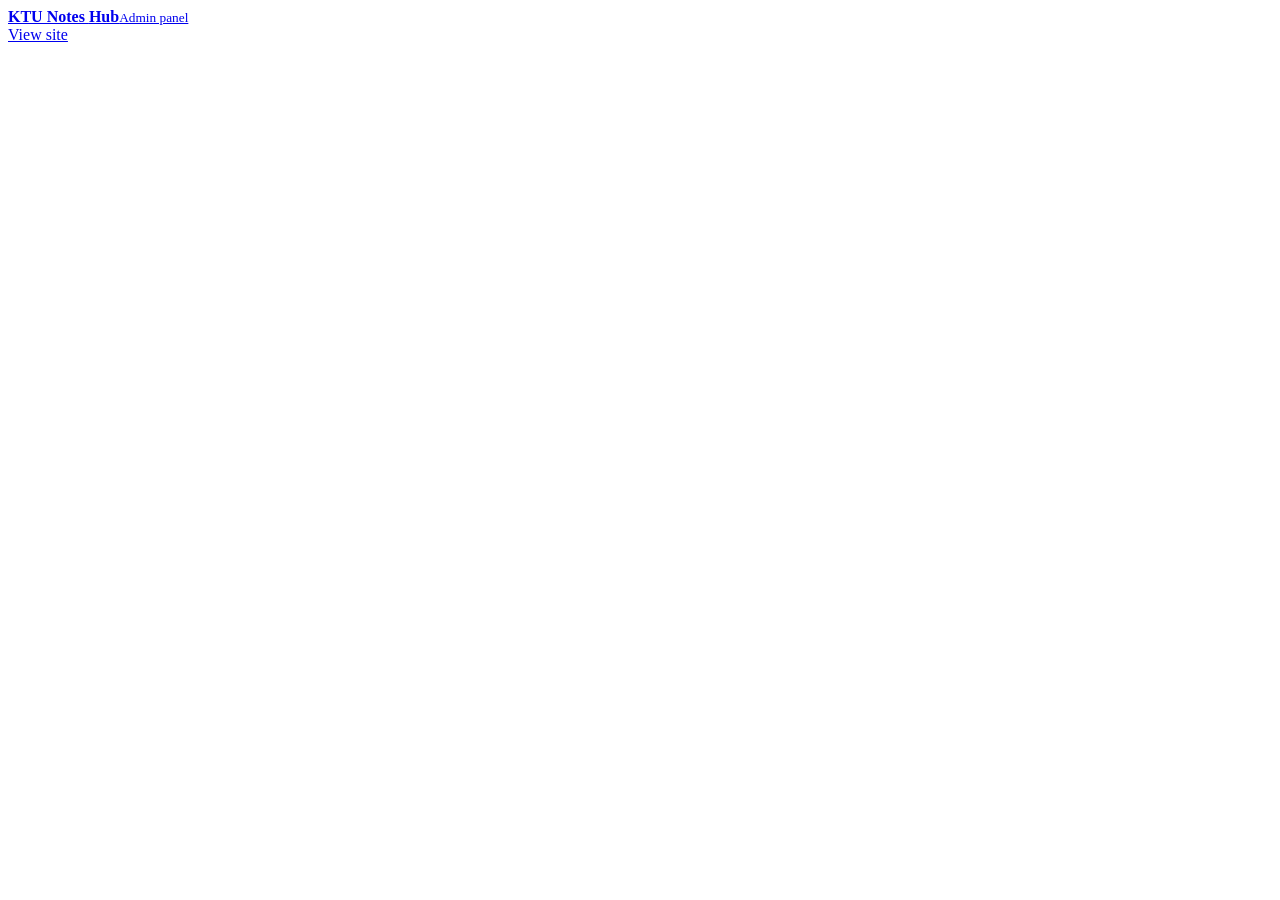
==== admin.html @ 816b3c0c "Add files via upload" ====
<!doctype html>
<html lang="en">
<head>
<meta charset="utf-8">
<meta name="viewport" content="width=device-width, initial-scale=1, viewport-fit=cover">
<meta name="robots" content="noindex, nofollow">
<title>Admin – KTU Notes Hub</title>
<link rel="icon" href="assets/favicon.png">
<link rel="preconnect" href="https://fonts.googleapis.com">
<link rel="preconnect" href="https://fonts.gstatic.com" crossorigin>
<link href="https://fonts.googleapis.com/css2?family=Plus+Jakarta+Sans:wght@400;500;600;700;800&display=swap" rel="stylesheet">
<link rel="stylesheet" href="assets/style.css">
</head>
<body>
<header class="top">
  <div class="wrap">
    <a class="brand" href="./"><img src="assets/logo.png" alt=""><span><b>KTU Notes <span>Hub</span></b><small>Admin panel</small></span></a>
    <nav aria-label="Admin"><a href="./" target="_blank" rel="noopener">View site</a><a href="#" id="logout" hidden>Sign out</a></nav>
  </div>
</header>

<main class="wrap" style="padding-top:24px;padding-bottom:40px">

  <!-- Sign in -->
  <section id="login" class="panel" hidden>
    <h2>Connect to your GitHub repository</h2>
    <p class="hint">The admin panel saves notes straight into the repository that hosts this site. You need a GitHub access token that can write to this one repository. See README.md for how to create one.</p>
    <form id="loginForm" class="grid2" style="margin-top:14px">
      <label class="f">GitHub username or organisation<input class="in" id="owner" required autocomplete="off"></label>
      <label class="f">Repository name<input class="in" id="repo" required autocomplete="off"></label>
      <label class="f">Branch<input class="in" id="branch" value="main" required></label>
      <label class="f">Access token<small>Fine-grained token with Contents: read and write on this repository only</small><input class="in" id="token" type="password" required autocomplete="off"></label>
      <label class="row" style="font-size:14px;font-weight:600"><input type="checkbox" id="remember" checked> Remember on this device (only on your own computer or phone)</label>
      <div><button class="btn" type="submit">Connect</button></div>
    </form>
    <div id="loginStatus" class="status"></div>
  </section>

  <!-- Admin -->
  <section id="admin" hidden>
    <div class="row" style="justify-content:space-between">
      <h1 style="margin:0;font-size:28px;color:var(--ink)">Admin panel</h1>
      <span class="hint" id="repoInfo"></span>
    </div>
    <div class="tabs" role="tablist">
      <button role="tab" data-tab="add" aria-selected="true">Add notes</button>
      <button role="tab" data-tab="files" aria-selected="false">All files</button>
      <button role="tab" data-tab="subjects" aria-selected="false">Subjects</button>
      <button role="tab" data-tab="courses" aria-selected="false">Courses</button>
    </div>
    <div id="status" class="status" role="status"></div>

    <!-- Add notes -->
    <div data-pane="add" class="panel">
      <h2>Add notes, question papers or syllabus</h2>
      <form id="addForm">
        <div class="grid2">
          <label class="f">Course<select class="in" id="aProg" required></select></label>
          <label class="f">Semester<select class="in" id="aSem" required></select></label>
          <label class="f">Subject<small>Missing? Add it in the Subjects tab first.</small><select class="in" id="aSub" required></select></label>
          <label class="f">Type<select class="in" id="aType">
            <option value="notes">Notes</option><option value="qp">Question paper</option>
            <option value="syllabus">Syllabus</option><option value="other">Other material</option></select></label>
          <label class="f" id="aModWrap">Module<select class="in" id="aMod"><option value="">Not module-wise</option><option>1</option><option>2</option><option>3</option><option>4</option><option>5</option><option>6</option></select></label>
          <label class="f">Title<small>Shown on the site. Leave empty to use the file name.</small><input class="in" id="aTitle" placeholder="e.g. Module 1 notes, or December 2025 paper"></label>
        </div>
        <div style="margin:18px 0 10px" class="row">
          <span style="font-weight:700;font-size:14px">Source</span>
          <span class="seg" role="radiogroup" aria-label="Source">
            <label><input type="radio" name="src" value="upload" checked><span>Upload PDF</span></label>
            <label><input type="radio" name="src" value="link"><span>Paste a link</span></label>
          </span>
        </div>
        <div id="srcUpload"><input class="in" id="aFile" type="file" accept="application/pdf,.pdf" multiple>
          <p class="hint">Up to 25 MB per file. Select several to add them all at once; each gets its file name as title.</p></div>
        <div id="srcLink" hidden><input class="in" id="aUrl" type="url" placeholder="https://drive.google.com/…">
          <p class="hint">Google Drive, OneDrive or any public link. On Drive, set sharing to "Anyone with the link".</p></div>
        <div class="row" style="margin-top:14px"><button class="btn" id="addBtn" type="submit">Add to site</button><span class="hint" id="addProgress"></span></div>
      </form>
    </div>

    <!-- All files -->
    <div data-pane="files" class="panel" hidden>
      <h2>All files</h2>
      <div class="grid2" style="margin-bottom:14px">
        <label class="f">Course<select class="in" id="fProg"></select></label>
        <label class="f">Search<input class="in" id="fQ" placeholder="Title or subject"></label>
      </div>
      <div class="scroll"><table class="list"><thead><tr><th>Title</th><th>Subject</th><th>Type</th><th>Added</th><th></th></tr></thead><tbody id="fBody"></tbody></table></div>
    </div>

    <!-- Subjects -->
    <div data-pane="subjects" class="panel" hidden>
      <h2>Subjects</h2>
      <form id="subForm" class="grid2">
        <label class="f">Course<select class="in" id="sProg" required></select></label>
        <label class="f">Semester<select class="in" id="sSem" required></select></label>
        <label class="f">Course code<input class="in" id="sCode" placeholder="e.g. 20MCA103" required></label>
        <label class="f">Subject name<input class="in" id="sName" placeholder="e.g. Database Management Systems" required></label>
        <div><button class="btn" type="submit">Add subject</button></div>
      </form>
      <div class="scroll" style="margin-top:18px"><table class="list"><thead><tr><th>Course</th><th>Sem</th><th>Code</th><th>Name</th><th>Files</th><th></th></tr></thead><tbody id="sBody"></tbody></table></div>
    </div>

    <!-- Courses -->
    <div data-pane="courses" class="panel" hidden>
      <h2>Courses</h2>
      <div class="scroll"><table class="list"><thead><tr><th>Short name</th><th>Full name</th><th>Level</th><th>Semesters</th><th></th></tr></thead><tbody id="cBody"></tbody></table></div>
      <h2 style="margin-top:22px">Add a course</h2>
      <form id="courseForm" class="grid2">
        <label class="f">Short name<input class="in" id="cCode" placeholder="e.g. M.Plan" required></label>
        <label class="f">Full name<input class="in" id="cName" placeholder="e.g. Master of Planning" required></label>
        <label class="f">Level<select class="in" id="cLevel"><option>UG</option><option>PG</option></select></label>
        <label class="f">Semesters<input class="in" id="cSems" type="number" min="1" max="12" value="4" required></label>
        <div><button class="btn" type="submit">Add course</button></div>
      </form>
    </div>
  </section>
</main>
<script src="assets/admin.js"></script>
</body>
</html>
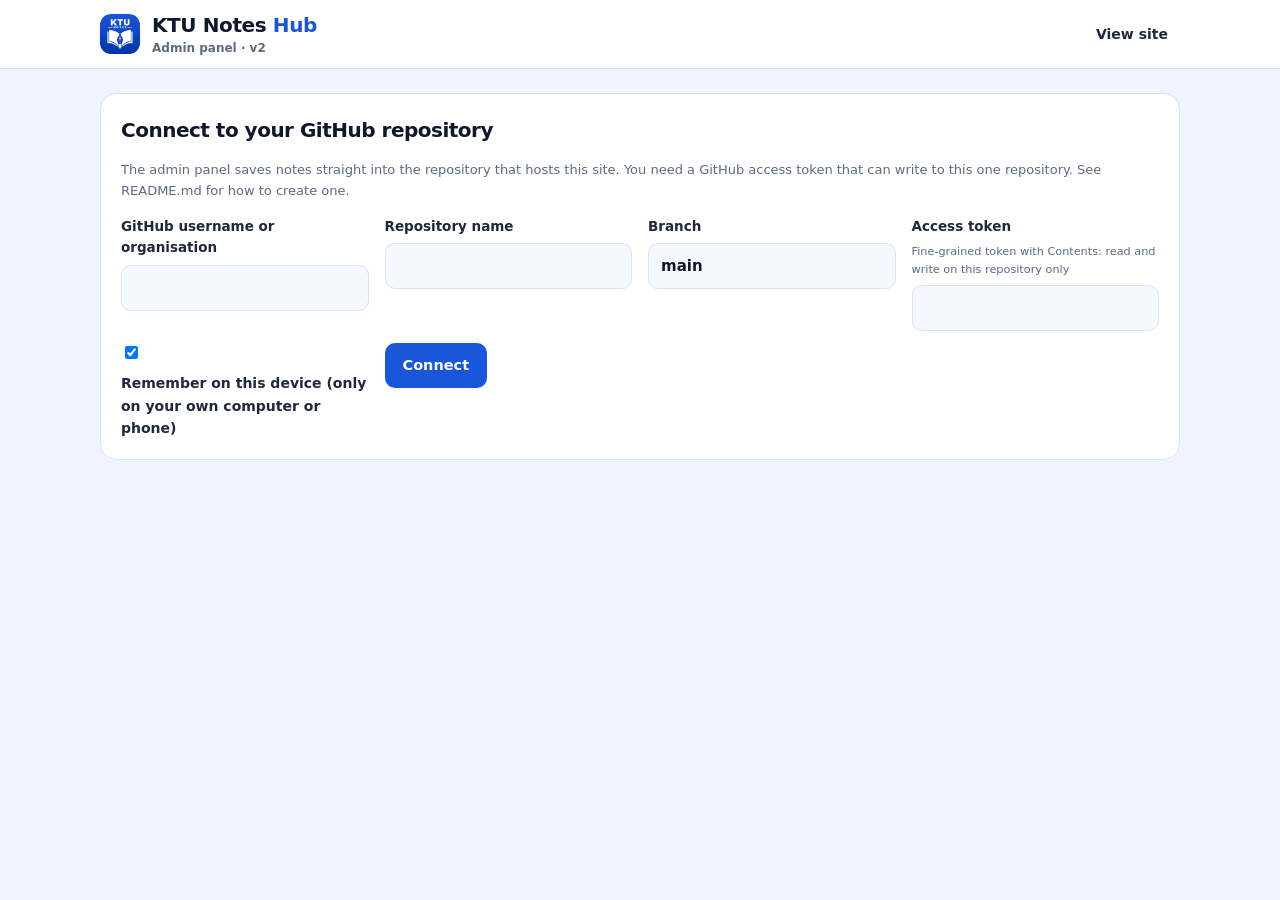
==== commit 9a2e6282: "Add files via upload" ====
--- a/admin.html
+++ b/admin.html
@@ -9,12 +9,12 @@
 <link rel="preconnect" href="https://fonts.googleapis.com">
 <link rel="preconnect" href="https://fonts.gstatic.com" crossorigin>
 <link href="https://fonts.googleapis.com/css2?family=Plus+Jakarta+Sans:wght@400;500;600;700;800&display=swap" rel="stylesheet">
-<link rel="stylesheet" href="assets/style.css">
+<link rel="stylesheet" href="assets/style.css?v=2">
 </head>
 <body>
 <header class="top">
   <div class="wrap">
-    <a class="brand" href="./"><img src="assets/logo.png" alt=""><span><b>KTU Notes <span>Hub</span></b><small>Admin panel</small></span></a>
+    <a class="brand" href="./"><img src="assets/logo.png" alt=""><span><b>KTU Notes <span>Hub</span></b><small>Admin panel · v2</small></span></a>
     <nav aria-label="Admin"><a href="./" target="_blank" rel="noopener">View site</a><a href="#" id="logout" hidden>Sign out</a></nav>
   </div>
 </header>
@@ -117,6 +117,6 @@
     </div>
   </section>
 </main>
-<script src="assets/admin.js"></script>
+<script src="assets/admin.js?v=2"></script>
 </body>
 </html>
--- a/assets/style.css
+++ b/assets/style.css
@@ -0,0 +1,160 @@
+/* KTU Notes Hub — shared styles (site + admin) */
+:root {
+  --blue: #1a56db;
+  --blue-deep: #0b3a9e;
+  --amber: #fbbf24;
+  --ink: #0f172a;
+  --text: #1e293b;
+  --muted: #5b6b82;
+  --line: #d6e2f5;
+  --bg: #eef5ff;
+  --surface: #ffffff;
+  --soft: #f5f9ff;
+  --ok: #047857;
+  --err: #b91c1c;
+  --radius: 16px;
+  color-scheme: light;
+  box-sizing: border-box;
+  padding-top: env(safe-area-inset-top, 0px);
+  padding-bottom: env(safe-area-inset-bottom, 0px);
+}
+@media (prefers-color-scheme: dark) {
+  :root:not([data-theme="light"]) {
+    --ink: #f1f5fb; --text: #dbe4f2; --muted: #93a3bd; --line: #26334f;
+    --bg: #0a1224; --surface: #111c33; --soft: #15223d; --blue: #5b8cff; --blue-deep: #0b3a9e;
+    color-scheme: dark;
+  }
+}
+*, *::before, *::after { box-sizing: inherit; }
+[hidden] { display: none !important; }
+html { scroll-padding-top: env(safe-area-inset-top, 0px); }
+body {
+  margin: 0; background: var(--bg); color: var(--text);
+  font: 16px/1.6 "Plus Jakarta Sans", system-ui, -apple-system, "Segoe UI", Roboto, sans-serif;
+  -webkit-font-smoothing: antialiased;
+}
+a { color: var(--blue); }
+img { max-width: 100%; }
+:focus-visible { outline: 3px solid var(--amber); outline-offset: 2px; border-radius: 6px; }
+.wrap { max-width: 1120px; margin: 0 auto; padding: 0 20px; }
+
+/* Header */
+.top { background: var(--surface); border-bottom: 1px solid var(--line); position: sticky; top: env(safe-area-inset-top, 0px); z-index: 20; }
+.top .wrap { display: flex; align-items: center; gap: 16px; min-height: 68px; }
+.brand { display: flex; align-items: center; gap: 12px; text-decoration: none; color: var(--ink); }
+.brand img { width: 40px; height: 40px; border-radius: 11px; }
+.brand b { font-size: 20px; font-weight: 800; letter-spacing: -0.4px; }
+.brand b span { color: var(--blue); }
+.brand small { display: block; font-size: 12px; color: var(--muted); font-weight: 600; margin-top: -2px; }
+.top nav { margin-left: auto; display: flex; gap: 6px; align-items: center; }
+.top nav a { text-decoration: none; color: var(--text); font-weight: 700; font-size: 14px; padding: 8px 12px; border-radius: 10px; }
+.top nav a:hover { background: var(--soft); }
+.top nav a.cta { background: var(--blue); color: #fff; }
+@media (max-width: 640px) { .top nav a:not(.cta) { display: none; } .brand small { display: none; } }
+
+/* Hero: the programme picker is the hero */
+.hero { padding: 48px 0 36px; }
+.hero h1 { font-size: clamp(32px, 5.4vw, 56px); line-height: 1.05; letter-spacing: -1.5px; color: var(--ink); margin: 0 0 12px; font-weight: 800; max-width: 16ch; }
+.hero p.lead { font-size: 18px; color: var(--muted); max-width: 56ch; margin: 0 0 24px; }
+.search { display: flex; gap: 8px; max-width: 620px; background: var(--surface); border: 2px solid var(--line); border-radius: 14px; padding: 6px; }
+.search:focus-within { border-color: var(--blue); }
+.search input { flex: 1; border: 0; background: none; font: inherit; font-size: 16px; padding: 8px 10px; color: var(--ink); min-width: 0; }
+.search input:focus { outline: none; }
+.search button { border: 0; background: var(--ink); color: #fff; font: inherit; font-weight: 800; border-radius: 10px; padding: 0 18px; cursor: pointer; }
+@media (prefers-color-scheme: dark) { :root:not([data-theme="light"]) .search button { background: var(--blue); } }
+
+.progs { display: grid; grid-template-columns: repeat(auto-fill, minmax(200px, 1fr)); gap: 14px; margin-top: 36px; }
+.prog { position: relative; display: flex; flex-direction: column; justify-content: space-between; min-height: 150px;
+  text-decoration: none; color: var(--ink); background: var(--surface); border: 2px solid var(--line); border-radius: 20px; padding: 18px 18px 16px; overflow: hidden; }
+.prog:hover { border-color: var(--blue); }
+.prog .code { font-size: 40px; overflow-wrap: anywhere; font-weight: 800; letter-spacing: -1.5px; line-height: 1; }
+.prog .code.long { font-size: 32px; }
+.prog .code::after { content: ""; display: block; width: 36px; height: 6px; border-radius: 3px; background: var(--amber); margin-top: 10px; }
+.prog .name { font-size: 13.5px; color: var(--muted); font-weight: 600; line-height: 1.35; margin-top: 12px; }
+.prog .count { align-self: flex-start; margin-top: 10px; font-size: 12px; font-weight: 800; color: var(--blue); background: var(--soft); border-radius: 999px; padding: 3px 10px; }
+.prog.featured { background: var(--blue); border-color: var(--blue); color: #fff; }
+.prog.featured .name { color: #dbe7ff; }
+.prog.featured .count { background: rgba(255,255,255,.18); color: #fff; }
+
+/* Sections */
+section.block { padding: 28px 0; }
+h2 { font-size: 24px; letter-spacing: -0.5px; color: var(--ink); margin: 0 0 14px; }
+.crumbs { font-size: 14px; color: var(--muted); padding-top: 22px; }
+.crumbs a { color: var(--muted); text-decoration: none; font-weight: 600; }
+.crumbs a:hover { color: var(--blue); }
+.page-head { padding: 10px 0 18px; }
+.page-head h1 { font-size: clamp(28px, 4.4vw, 44px); line-height: 1.1; letter-spacing: -1px; margin: 4px 0 8px; color: var(--ink); }
+.page-head p { color: var(--muted); margin: 0; }
+
+.sems { display: flex; flex-wrap: wrap; gap: 8px; margin: 6px 0 22px; }
+.sems a { text-decoration: none; font-weight: 800; font-size: 15px; color: var(--text); background: var(--surface); border: 2px solid var(--line); border-radius: 12px; padding: 8px 16px; }
+.sems a[aria-current="true"] { background: var(--ink); border-color: var(--ink); color: #fff; }
+@media (prefers-color-scheme: dark) { :root:not([data-theme="light"]) .sems a[aria-current="true"] { background: var(--blue); border-color: var(--blue); } }
+
+.subjects { display: grid; grid-template-columns: repeat(auto-fill, minmax(280px, 1fr)); gap: 12px; }
+.subject { display: block; text-decoration: none; color: var(--ink); background: var(--surface); border: 1.5px solid var(--line); border-radius: var(--radius); padding: 16px 18px; }
+.subject:hover { border-color: var(--blue); }
+.subject .scode { font-size: 13px; font-weight: 800; color: var(--blue); }
+.subject .sname { font-size: 17px; font-weight: 800; line-height: 1.3; margin: 2px 0 8px; }
+.subject .meta { font-size: 13px; color: var(--muted); }
+
+.group { margin-bottom: 26px; }
+.group h3 { font-size: 18px; margin: 0 0 10px; color: var(--ink); }
+.items { list-style: none; margin: 0; padding: 0; background: var(--surface); border: 1.5px solid var(--line); border-radius: var(--radius); overflow: hidden; }
+.items li + li { border-top: 1px solid var(--line); }
+.item { display: flex; align-items: center; gap: 14px; padding: 14px 16px; text-decoration: none; color: var(--text); }
+.item:hover { background: var(--soft); }
+.item .ico { width: 42px; height: 42px; flex-shrink: 0; border-radius: 12px; display: grid; place-items: center; background: var(--soft); color: var(--blue); font-weight: 800; font-size: 13px; }
+.item .t { font-weight: 800; color: var(--ink); line-height: 1.3; }
+.item .s { font-size: 13px; color: var(--muted); }
+.item .go { margin-left: auto; font-weight: 800; font-size: 14px; color: var(--blue); white-space: nowrap; }
+
+.empty { background: var(--surface); border: 2px dashed var(--line); border-radius: var(--radius); padding: 28px; text-align: center; color: var(--muted); }
+.empty b { display: block; color: var(--ink); font-size: 17px; margin-bottom: 4px; }
+
+.latest .item .s b { color: var(--text); font-weight: 700; }
+
+/* Footer */
+footer { margin-top: 48px; background: var(--blue-deep); color: #dbe7ff; }
+footer .wrap { display: flex; flex-wrap: wrap; gap: 20px 40px; align-items: center; justify-content: space-between; padding-top: 28px; padding-bottom: 28px; }
+footer a { color: #fff; font-weight: 700; text-decoration: none; }
+footer a:hover { text-decoration: underline; }
+footer .fbrand { display: flex; align-items: center; gap: 12px; }
+footer .fbrand img { width: 42px; height: 42px; border-radius: 12px; }
+footer small { display: block; color: #a9bfe8; }
+
+/* Admin */
+.panel { background: var(--surface); border: 1.5px solid var(--line); border-radius: var(--radius); padding: 20px; margin-bottom: 18px; }
+.panel h2 { font-size: 20px; }
+.grid2 { display: grid; grid-template-columns: repeat(auto-fit, minmax(220px, 1fr)); gap: 12px 16px; }
+label.f { display: flex; flex-direction: column; gap: 6px; font-size: 13.5px; font-weight: 700; color: var(--text); }
+label.f small { font-weight: 500; color: var(--muted); }
+input.in, select.in, textarea.in { font: inherit; font-size: 15px; color: var(--ink); background: var(--soft); border: 1.5px solid var(--line); border-radius: 10px; padding: 10px 12px; width: 100%; }
+input.in:focus, select.in:focus, textarea.in:focus { outline: none; border-color: var(--blue); }
+.btn { font: inherit; font-weight: 800; font-size: 14.5px; border: 0; border-radius: 10px; padding: 11px 18px; cursor: pointer; background: var(--blue); color: #fff; }
+.btn:disabled { opacity: .5; cursor: default; }
+.btn.ghost { background: transparent; color: var(--blue); border: 1.5px solid var(--blue); }
+.btn.danger { background: transparent; color: var(--err); border: 1.5px solid var(--err); padding: 7px 12px; font-size: 13px; }
+.btn.small { padding: 7px 12px; font-size: 13px; }
+.row { display: flex; gap: 10px; flex-wrap: wrap; align-items: center; }
+.tabs { display: flex; gap: 6px; flex-wrap: wrap; margin: 18px 0; }
+.tabs button { font: inherit; font-weight: 800; border: 1.5px solid var(--line); background: var(--surface); color: var(--text); border-radius: 10px; padding: 9px 16px; cursor: pointer; }
+.tabs button[aria-selected="true"] { background: var(--ink); color: #fff; border-color: var(--ink); }
+.status { font-size: 14px; font-weight: 700; padding: 10px 14px; border-radius: 10px; margin: 10px 0; }
+.status.ok { background: #d1fae5; color: #065f46; }
+.status.err { background: #fee2e2; color: #991b1b; }
+.status.info { background: var(--soft); color: var(--text); border: 1px solid var(--line); }
+.status:empty { display: none; }
+table.list { width: 100%; border-collapse: collapse; font-size: 14px; }
+table.list th { text-align: left; font-size: 12.5px; color: var(--muted); font-weight: 800; padding: 8px 10px; border-bottom: 1.5px solid var(--line); }
+table.list td { padding: 10px; border-bottom: 1px solid var(--line); vertical-align: top; }
+.scroll { overflow-x: auto; }
+.seg { display: inline-flex; border: 1.5px solid var(--line); border-radius: 10px; overflow: hidden; }
+.seg label { padding: 8px 14px; font-weight: 700; font-size: 14px; cursor: pointer; }
+.seg input { position: absolute; opacity: 0; }
+.seg input:checked + span { color: var(--blue); }
+.seg label:has(input:checked) { background: var(--soft); }
+.seg label:focus-within { outline: 3px solid var(--amber); outline-offset: -3px; }
+.hint { font-size: 13px; color: var(--muted); }
+
+@media (prefers-reduced-motion: reduce) { * { transition: none !important; animation: none !important; } }
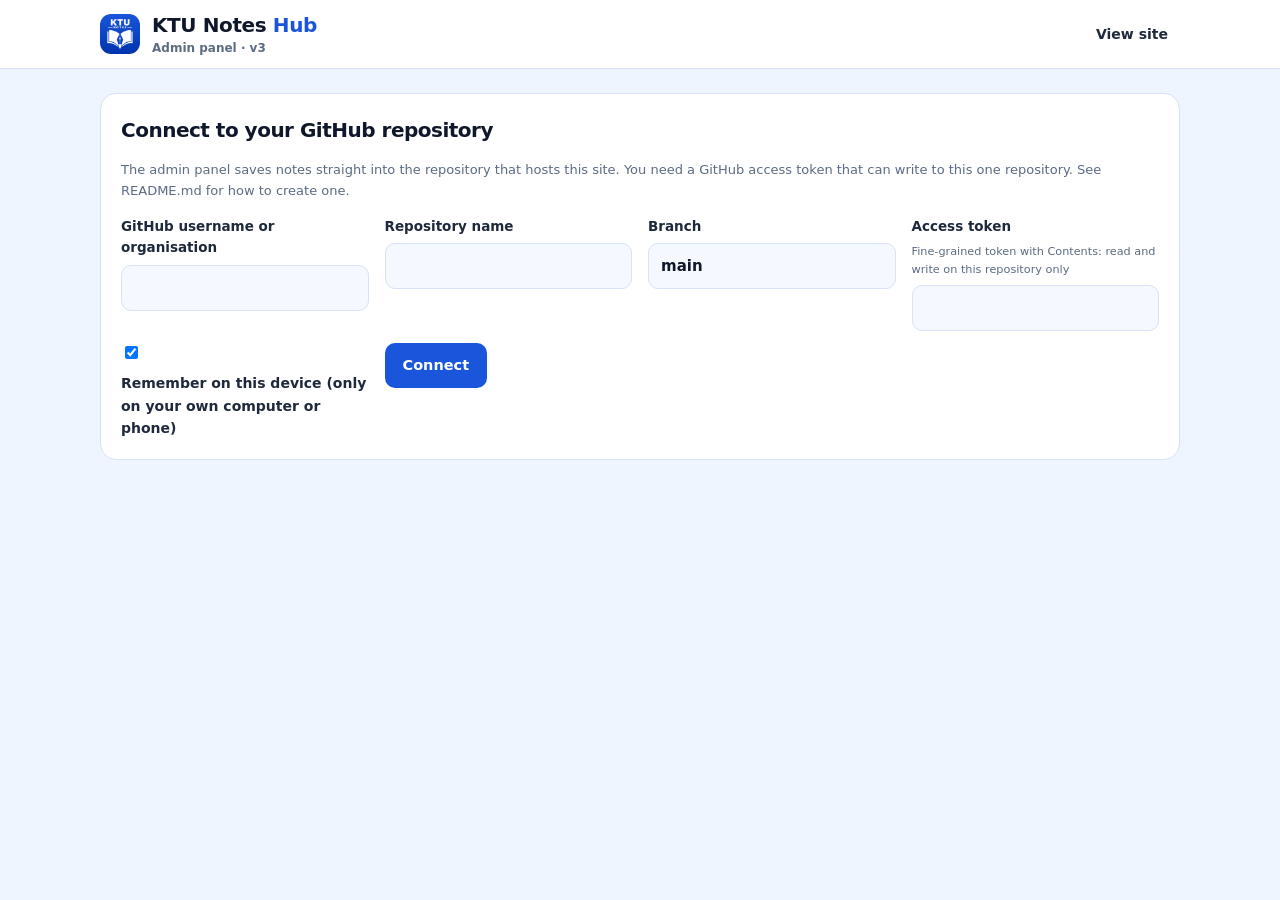
==== commit 6b14bda6: "v3: notes/QP links and mobile layout" ====
--- a/admin.html
+++ b/admin.html
@@ -9,12 +9,12 @@
 <link rel="preconnect" href="https://fonts.googleapis.com">
 <link rel="preconnect" href="https://fonts.gstatic.com" crossorigin>
 <link href="https://fonts.googleapis.com/css2?family=Plus+Jakarta+Sans:wght@400;500;600;700;800&display=swap" rel="stylesheet">
-<link rel="stylesheet" href="assets/style.css?v=2">
+<link rel="stylesheet" href="assets/style.css?v=3">
 </head>
 <body>
 <header class="top">
   <div class="wrap">
-    <a class="brand" href="./"><img src="assets/logo.png" alt=""><span><b>KTU Notes <span>Hub</span></b><small>Admin panel · v2</small></span></a>
+    <a class="brand" href="./"><img src="assets/logo.png" alt=""><span><b>KTU Notes <span>Hub</span></b><small>Admin panel · v3</small></span></a>
     <nav aria-label="Admin"><a href="./" target="_blank" rel="noopener">View site</a><a href="#" id="logout" hidden>Sign out</a></nav>
   </div>
 </header>
@@ -117,6 +117,6 @@
     </div>
   </section>
 </main>
-<script src="assets/admin.js?v=2"></script>
+<script src="assets/admin.js?v=3"></script>
 </body>
 </html>
--- a/assets/style.css
+++ b/assets/style.css
@@ -50,7 +50,20 @@
 .top nav a { text-decoration: none; color: var(--text); font-weight: 700; font-size: 14px; padding: 8px 12px; border-radius: 10px; }
 .top nav a:hover { background: var(--soft); }
 .top nav a.cta { background: var(--blue); color: #fff; }
-@media (max-width: 640px) { .top nav a:not(.cta) { display: none; } .brand small { display: none; } }
+.top nav a[aria-current="page"] { color: var(--blue); background: var(--soft); }
+
+/* Bottom tab bar: phones only */
+.bottombar { display: none; }
+@media (max-width: 760px) {
+  .top nav.mainnav a:not(.cta) { display: none; }
+  .brand small { display: none; }
+  .bottombar { display: grid; grid-template-columns: repeat(5, 1fr); position: fixed; left: 0; right: 0; bottom: 0; z-index: 30;
+    background: var(--surface); border-top: 1px solid var(--line); padding-bottom: env(safe-area-inset-bottom, 0px); box-shadow: 0 -4px 18px rgba(15,23,42,.06); }
+  .bottombar a { display: flex; flex-direction: column; align-items: center; gap: 2px; padding: 8px 0 7px; font-size: 11.5px; font-weight: 700; color: var(--muted); text-decoration: none; }
+  .bottombar svg { width: 22px; height: 22px; fill: none; stroke: currentColor; stroke-width: 1.8; stroke-linecap: round; stroke-linejoin: round; }
+  .bottombar a[aria-current="page"] { color: var(--blue); }
+  body { padding-bottom: calc(64px + env(safe-area-inset-bottom, 0px)); }
+}
 
 /* Hero: the programme picker is the hero */
 .hero { padding: 48px 0 36px; }
@@ -63,7 +76,7 @@
 .search button { border: 0; background: var(--ink); color: #fff; font: inherit; font-weight: 800; border-radius: 10px; padding: 0 18px; cursor: pointer; }
 @media (prefers-color-scheme: dark) { :root:not([data-theme="light"]) .search button { background: var(--blue); } }
 
-.progs { display: grid; grid-template-columns: repeat(auto-fill, minmax(200px, 1fr)); gap: 14px; margin-top: 36px; }
+.progs { display: grid; grid-template-columns: repeat(auto-fill, minmax(min(200px, 44vw), 1fr)); gap: 14px; margin-top: 36px; }
 .prog { position: relative; display: flex; flex-direction: column; justify-content: space-between; min-height: 150px;
   text-decoration: none; color: var(--ink); background: var(--surface); border: 2px solid var(--line); border-radius: 20px; padding: 18px 18px 16px; overflow: hidden; }
 .prog:hover { border-color: var(--blue); }
@@ -158,3 +171,47 @@
 .hint { font-size: 13px; color: var(--muted); }
 
 @media (prefers-reduced-motion: reduce) { * { transition: none !important; animation: none !important; } }
+
+/* Quick links on the home page */
+.quick { display: grid; grid-template-columns: repeat(3, 1fr); gap: 12px; }
+.quick a { display: flex; align-items: center; gap: 14px; text-decoration: none; color: var(--ink); background: var(--surface); border: 1.5px solid var(--line); border-radius: var(--radius); padding: 16px; font-weight: 800; }
+.quick a:hover { border-color: var(--blue); }
+.quick a span.ico { width: 44px; height: 44px; flex-shrink: 0; border-radius: 12px; background: var(--blue); color: #fff; display: grid; place-items: center; font-size: 13px; }
+.quick a small { display: block; font-weight: 600; color: var(--muted); font-size: 13px; }
+
+/* Course filter chips on Notes / Papers / Syllabus pages */
+.chips { display: flex; gap: 8px; overflow-x: auto; padding-bottom: 4px; margin: 0 0 20px; -webkit-overflow-scrolling: touch; }
+.chips a { flex-shrink: 0; text-decoration: none; font-weight: 800; font-size: 14px; color: var(--text); background: var(--surface); border: 1.5px solid var(--line); border-radius: 999px; padding: 7px 14px; }
+.chips a[aria-current="true"] { background: var(--blue); border-color: var(--blue); color: #fff; }
+.semhead { font-size: 15px; color: var(--muted); font-weight: 800; margin: 22px 0 10px; }
+.subjhead { display: flex; align-items: baseline; gap: 8px; flex-wrap: wrap; margin: 14px 0 8px; text-decoration: none; color: var(--ink); }
+.subjhead b { font-size: 16px; } .subjhead span { font-size: 13px; color: var(--blue); font-weight: 800; }
+.jump { display: flex; gap: 8px; flex-wrap: wrap; margin: 0 0 18px; }
+.jump a { text-decoration: none; font-weight: 700; font-size: 13.5px; color: var(--blue); background: var(--soft); border-radius: 999px; padding: 5px 12px; }
+
+@media (max-width: 760px) {
+  .wrap { padding: 0 16px; }
+  .top .wrap { min-height: 60px; }
+  .brand img { width: 36px; height: 36px; }
+  .brand b { font-size: 18px; }
+  .top nav a.cta { padding: 7px 12px; font-size: 13px; }
+  .hero { padding: 28px 0 20px; }
+  .hero p.lead { font-size: 16px; }
+  .search input { font-size: 16px; }
+  .search button { padding: 0 14px; }
+  .progs { gap: 10px; margin-top: 24px; }
+  .prog { min-height: 128px; padding: 14px; border-radius: 16px; }
+  .prog .code { font-size: 30px; } .prog .code.long { font-size: 24px; }
+  .prog .name { font-size: 12.5px; }
+  .quick { grid-template-columns: 1fr; gap: 8px; }
+  .quick a { padding: 12px 14px; }
+  .subjects { grid-template-columns: 1fr; }
+  .item { padding: 12px; gap: 12px; }
+  .item .ico { width: 38px; height: 38px; }
+  .item .go { font-size: 13px; }
+  .page-head h1 { font-size: 28px; }
+  .sems { flex-wrap: nowrap; overflow-x: auto; }
+  .sems a { flex-shrink: 0; }
+  footer .wrap { flex-direction: column; align-items: flex-start; }
+  section.block { padding: 18px 0; }
+}
